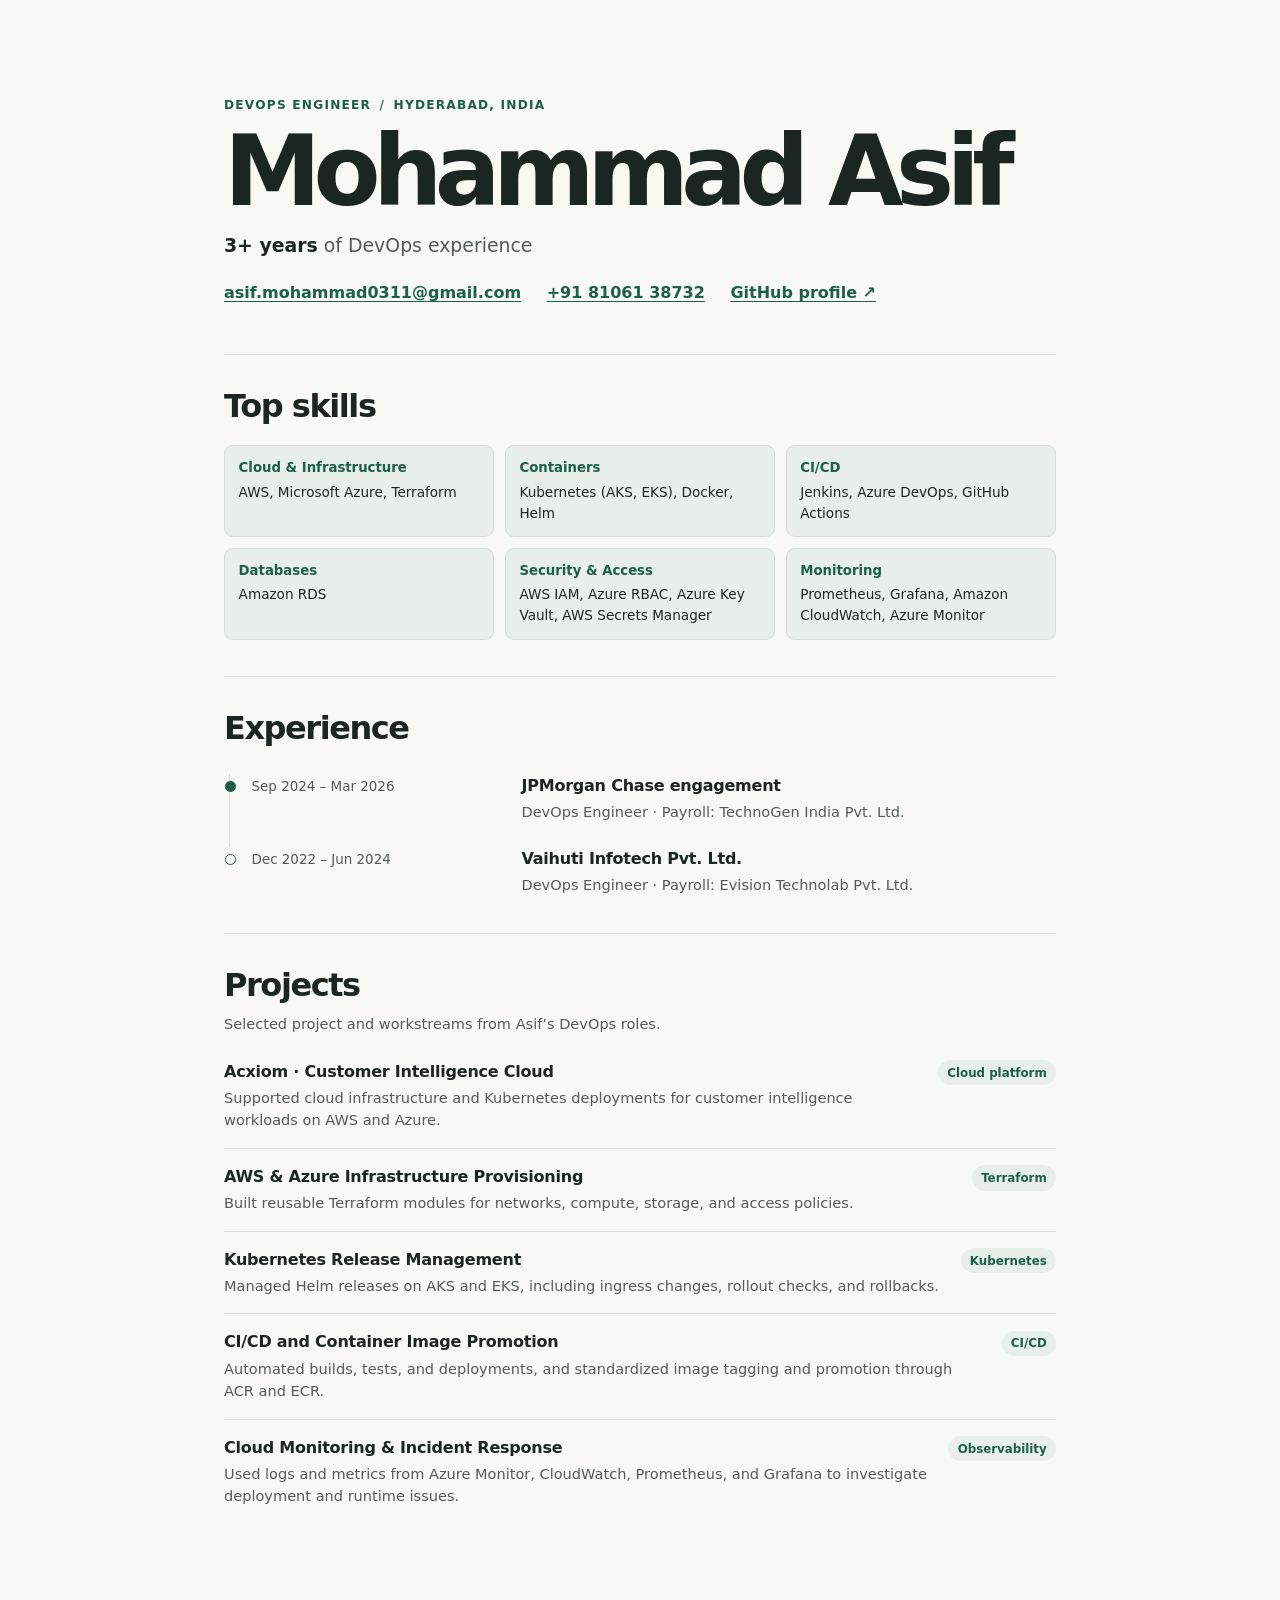
==== index.html @ 2029ee81 "Highlight technical skills and professional project work" ====
<!doctype html>
<html lang="en">
<head>
  <meta charset="utf-8">
  <meta name="viewport" content="width=device-width, initial-scale=1">
  <meta name="description" content="Mohammad Asif, DevOps Engineer in Hyderabad. Technical skills, work experience, projects, and contact details.">
  <meta name="theme-color" content="#f8f8f5">
  <title>Mohammad Asif · DevOps Engineer</title>
  <link rel="icon" href="icon.svg" type="image/svg+xml">
  <link rel="stylesheet" href="style.css">
</head>
<body>
  <main class="page">
    <header class="intro">
      <p class="kicker">DevOps Engineer <span aria-hidden="true">/</span> Hyderabad, India</p>
      <h1>Mohammad Asif</h1>
      <p class="tenure"><strong>3+ years</strong> of DevOps experience</p>
      <address class="contact" aria-label="Contact details">
        <a href="mailto:asif.mohammad0311@gmail.com">asif.mohammad0311@gmail.com</a>
        <a href="tel:+918106138732">+91 81061 38732</a>
        <a href="https://github.com/AsifMohammad0311">GitHub profile <span aria-hidden="true">↗</span></a>
      </address>
    </header>

    <section class="section" aria-labelledby="skills">
      <h2 id="skills">Top skills</h2>
      <dl class="skills">
        <div><dt>Cloud &amp; Infrastructure</dt><dd>AWS, Microsoft Azure, Terraform</dd></div>
        <div><dt>Containers</dt><dd>Kubernetes (AKS, EKS), Docker, Helm</dd></div>
        <div><dt>CI/CD</dt><dd>Jenkins, Azure DevOps, GitHub Actions</dd></div>
        <div><dt>Databases</dt><dd>Amazon RDS</dd></div>
        <div><dt>Security &amp; Access</dt><dd>AWS IAM, Azure RBAC, Azure Key Vault, AWS Secrets Manager</dd></div>
        <div><dt>Monitoring</dt><dd>Prometheus, Grafana, Amazon CloudWatch, Azure Monitor</dd></div>
      </dl>
    </section>

    <section class="section" aria-labelledby="experience">
      <h2 id="experience">Experience</h2>
      <ol class="timeline" aria-label="Employment history, most recent first">
        <li>
          <p class="date"><time datetime="2024-09">Sep 2024</time> – <time datetime="2026-03">Mar 2026</time></p>
          <div>
            <h3>JPMorgan Chase engagement</h3>
            <p class="detail">DevOps Engineer <span aria-hidden="true">·</span> Payroll: TechnoGen India Pvt. Ltd.</p>
          </div>
        </li>
        <li>
          <p class="date"><time datetime="2022-12">Dec 2022</time> – <time datetime="2024-06">Jun 2024</time></p>
          <div>
            <h3>Vaihuti Infotech Pvt. Ltd.</h3>
            <p class="detail">DevOps Engineer <span aria-hidden="true">·</span> Payroll: Evision Technolab Pvt. Ltd.</p>
          </div>
        </li>
      </ol>
    </section>

    <section class="section" aria-labelledby="projects">
      <h2 id="projects">Projects</h2>
      <p class="detail">Selected project and workstreams from Asif’s DevOps roles.</p>
      <ul class="projects">
        <li>
          <div><h3>Acxiom · Customer Intelligence Cloud</h3><p class="detail">Supported cloud infrastructure and Kubernetes deployments for customer intelligence workloads on AWS and Azure.</p></div>
          <span class="category">Cloud platform</span>
        </li>
        <li>
          <div><h3>AWS &amp; Azure Infrastructure Provisioning</h3><p class="detail">Built reusable Terraform modules for networks, compute, storage, and access policies.</p></div>
          <span class="category">Terraform</span>
        </li>
        <li>
          <div><h3>Kubernetes Release Management</h3><p class="detail">Managed Helm releases on AKS and EKS, including ingress changes, rollout checks, and rollbacks.</p></div>
          <span class="category">Kubernetes</span>
        </li>
        <li>
          <div><h3>CI/CD and Container Image Promotion</h3><p class="detail">Automated builds, tests, and deployments, and standardized image tagging and promotion through ACR and ECR.</p></div>
          <span class="category">CI/CD</span>
        </li>
        <li>
          <div><h3>Cloud Monitoring &amp; Incident Response</h3><p class="detail">Used logs and metrics from Azure Monitor, CloudWatch, Prometheus, and Grafana to investigate deployment and runtime issues.</p></div>
          <span class="category">Observability</span>
        </li>
      </ul>
    </section>
  </main>
</body>
</html>
---- style.css ----
:root {
  color-scheme: light;
  --paper: #f8f8f5;
  --ink: #1b2521;
  --muted: #505c55;
  --accent: #1c604a;
  --line: #d6ddd7;
  --tint: #e8efe9;
  font: 100%/1.55 system-ui, -apple-system, "Segoe UI", sans-serif;
}
* { box-sizing: border-box; }
body { margin: 0; background: var(--paper); color: var(--ink); }
.page {
  width: min(52rem, calc(100% - 3rem));
  margin-inline: auto;
  padding-block: clamp(3rem, 8vw, 6rem) clamp(3.5rem, 7vw, 5.5rem);
}
h1, h2, h3, p { margin: 0; }
a { color: var(--accent); text-underline-offset: .2em; }
a:hover { text-decoration-thickness: .12em; }
a:focus-visible { outline: 2px solid var(--accent); outline-offset: 4px; border-radius: 2px; }
.intro { padding-bottom: clamp(2rem, 5vw, 3rem); }
.kicker {
  color: var(--accent);
  font-size: .76rem;
  font-weight: 700;
  letter-spacing: .1em;
  text-transform: uppercase;
}
.kicker span { color: var(--muted); padding-inline: .18rem; }
h1 {
  margin-block: .45rem .6rem;
  font-size: clamp(2.85rem, 8.3vw, 6.1rem);
  font-weight: 760;
  letter-spacing: -.078em;
  line-height: 1.02;
}
.tenure { color: var(--muted); font-size: clamp(1rem, 2.4vw, 1.18rem); }
.tenure strong { color: var(--ink); }
.contact {
  display: flex;
  flex-wrap: wrap;
  align-items: baseline;
  gap: .65rem 1.6rem;
  margin-top: 1.3rem;
  font-style: normal;
  font-weight: 580;
}
.contact a { overflow-wrap: anywhere; }
.section { border-top: 1px solid var(--line); padding-top: 1.7rem; }
.section + .section { margin-top: 2.25rem; }
h2 { font-size: clamp(1.5rem, 3vw, 2rem); font-weight: 730; letter-spacing: -.045em; }
h3 { font-size: 1rem; font-weight: 680; letter-spacing: -.014em; }
.detail { margin-top: .15rem; color: var(--muted); font-size: .91rem; }
.skills {
  display: grid;
  grid-template-columns: repeat(3, minmax(0, 1fr));
  gap: .65rem;
  margin: .85rem 0 0;
}
.skills div {
  padding: .75rem .85rem;
  border: 1px solid var(--line);
  border-radius: .55rem;
  background: var(--tint);
}
.skills dt { color: var(--accent); font-size: .83rem; font-weight: 700; }
.skills dd { margin: .2rem 0 0; color: var(--ink); font-size: .85rem; }
.timeline {
  list-style: none;
  padding: 0;
  margin: 1.3rem 0 0 .31rem;
}
.timeline li {
  position: relative;
  display: grid;
  grid-template-columns: minmax(10.5rem, .95fr) minmax(0, 2fr);
  align-items: baseline;
  gap: .25rem 1rem;
  padding: 0 0 1.45rem 1.35rem;
  border-left: 1px solid var(--line);
}
.timeline li:last-child { padding-bottom: 0; border-left-color: transparent; }
.timeline li::before {
  content: "";
  position: absolute;
  top: .43rem;
  left: -.315rem;
  width: .55rem;
  height: .55rem;
  border: 1px solid var(--accent);
  border-radius: 50%;
  background: var(--paper);
}
.timeline li:first-child::before { background: var(--accent); }
.date { color: var(--muted); font-size: .84rem; font-variant-numeric: tabular-nums; }
.projects { margin: .5rem 0 0; padding: 0; list-style: none; }
.projects li {
  display: flex;
  justify-content: space-between;
  align-items: baseline;
  gap: .55rem 1.25rem;
  padding-block: 1rem;
}
.projects li + li { border-top: 1px solid var(--line); }
.category {
  flex: none;
  color: var(--accent);
  background: var(--tint);
  border-radius: 999px;
  padding: .21rem .58rem;
  font-size: .74rem;
  font-weight: 650;
}
@media (max-width: 37rem) {
  .page { width: calc(100% - 2rem); }
  .skills { grid-template-columns: repeat(2, minmax(0, 1fr)); }
  .timeline li { grid-template-columns: 1fr; }
  .contact { gap: .55rem 1.1rem; }
}
@media (max-width: 26rem) {
  .projects li { flex-wrap: wrap; }
}
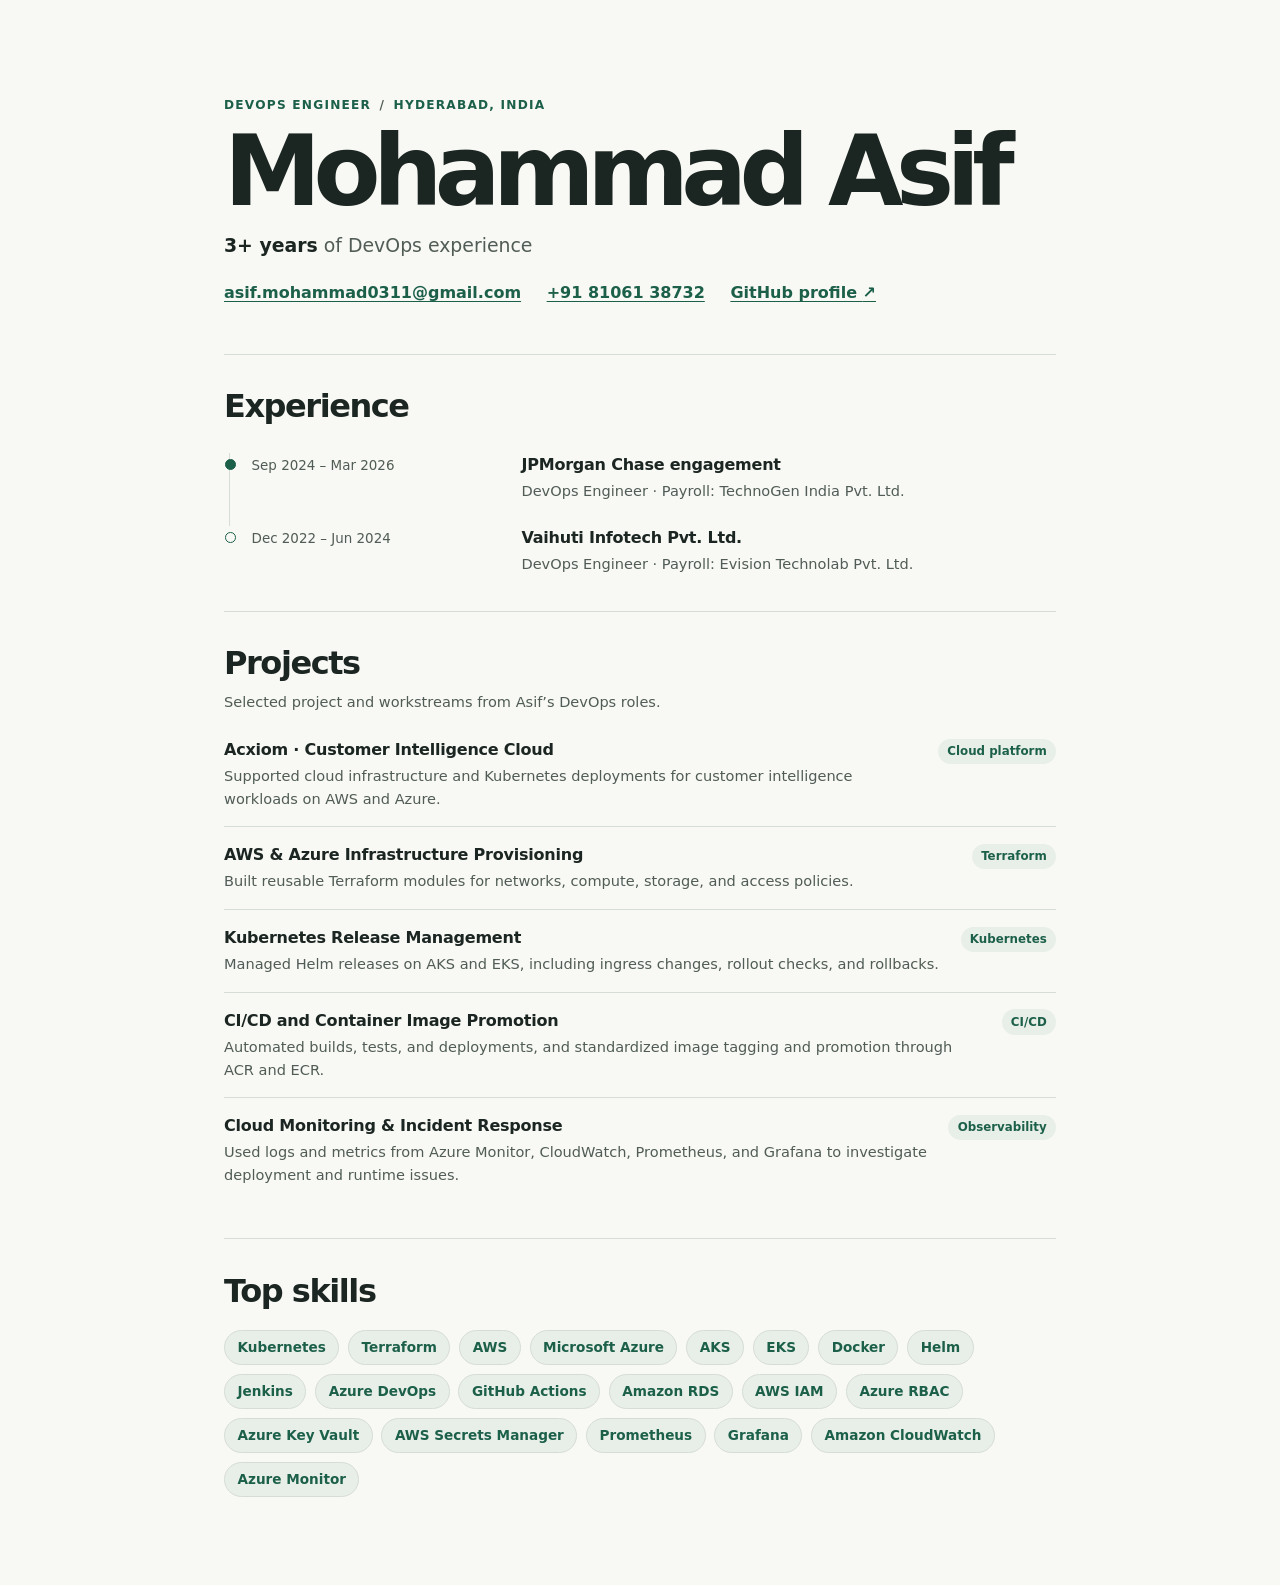
==== commit 585a97a3: "Move skills below projects and display as badges" ====
--- a/index.html
+++ b/index.html
@@ -21,18 +21,6 @@
         <a href="https://github.com/AsifMohammad0311">GitHub profile <span aria-hidden="true">↗</span></a>
       </address>
     </header>
-
-    <section class="section" aria-labelledby="skills">
-      <h2 id="skills">Top skills</h2>
-      <dl class="skills">
-        <div><dt>Cloud &amp; Infrastructure</dt><dd>AWS, Microsoft Azure, Terraform</dd></div>
-        <div><dt>Containers</dt><dd>Kubernetes (AKS, EKS), Docker, Helm</dd></div>
-        <div><dt>CI/CD</dt><dd>Jenkins, Azure DevOps, GitHub Actions</dd></div>
-        <div><dt>Databases</dt><dd>Amazon RDS</dd></div>
-        <div><dt>Security &amp; Access</dt><dd>AWS IAM, Azure RBAC, Azure Key Vault, AWS Secrets Manager</dd></div>
-        <div><dt>Monitoring</dt><dd>Prometheus, Grafana, Amazon CloudWatch, Azure Monitor</dd></div>
-      </dl>
-    </section>
 
     <section class="section" aria-labelledby="experience">
       <h2 id="experience">Experience</h2>
@@ -80,6 +68,31 @@
         </li>
       </ul>
     </section>
+    <section class="section" aria-labelledby="skills">
+      <h2 id="skills">Top skills</h2>
+      <ul class="skills" role="list">
+        <li>Kubernetes</li>
+        <li>Terraform</li>
+        <li>AWS</li>
+        <li>Microsoft Azure</li>
+        <li>AKS</li>
+        <li>EKS</li>
+        <li>Docker</li>
+        <li>Helm</li>
+        <li>Jenkins</li>
+        <li>Azure DevOps</li>
+        <li>GitHub Actions</li>
+        <li>Amazon RDS</li>
+        <li>AWS IAM</li>
+        <li>Azure RBAC</li>
+        <li>Azure Key Vault</li>
+        <li>AWS Secrets Manager</li>
+        <li>Prometheus</li>
+        <li>Grafana</li>
+        <li>Amazon CloudWatch</li>
+        <li>Azure Monitor</li>
+      </ul>
+    </section>
   </main>
 </body>
 </html>
--- a/style.css
+++ b/style.css
@@ -53,19 +53,24 @@
 h3 { font-size: 1rem; font-weight: 680; letter-spacing: -.014em; }
 .detail { margin-top: .15rem; color: var(--muted); font-size: .91rem; }
 .skills {
-  display: grid;
-  grid-template-columns: repeat(3, minmax(0, 1fr));
-  gap: .65rem;
+  display: flex;
+  flex-wrap: wrap;
+  gap: .55rem;
   margin: .85rem 0 0;
+  padding: 0;
+  list-style: none;
 }
-.skills div {
-  padding: .75rem .85rem;
+.skills li {
+  max-width: 100%;
+  padding: .38rem .78rem;
   border: 1px solid var(--line);
-  border-radius: .55rem;
+  border-radius: 999px;
   background: var(--tint);
+  color: var(--accent);
+  font-size: .85rem;
+  font-weight: 650;
+  overflow-wrap: anywhere;
 }
-.skills dt { color: var(--accent); font-size: .83rem; font-weight: 700; }
-.skills dd { margin: .2rem 0 0; color: var(--ink); font-size: .85rem; }
 .timeline {
   list-style: none;
   padding: 0;
@@ -114,7 +119,6 @@
 }
 @media (max-width: 37rem) {
   .page { width: calc(100% - 2rem); }
-  .skills { grid-template-columns: repeat(2, minmax(0, 1fr)); }
   .timeline li { grid-template-columns: 1fr; }
   .contact { gap: .55rem 1.1rem; }
 }
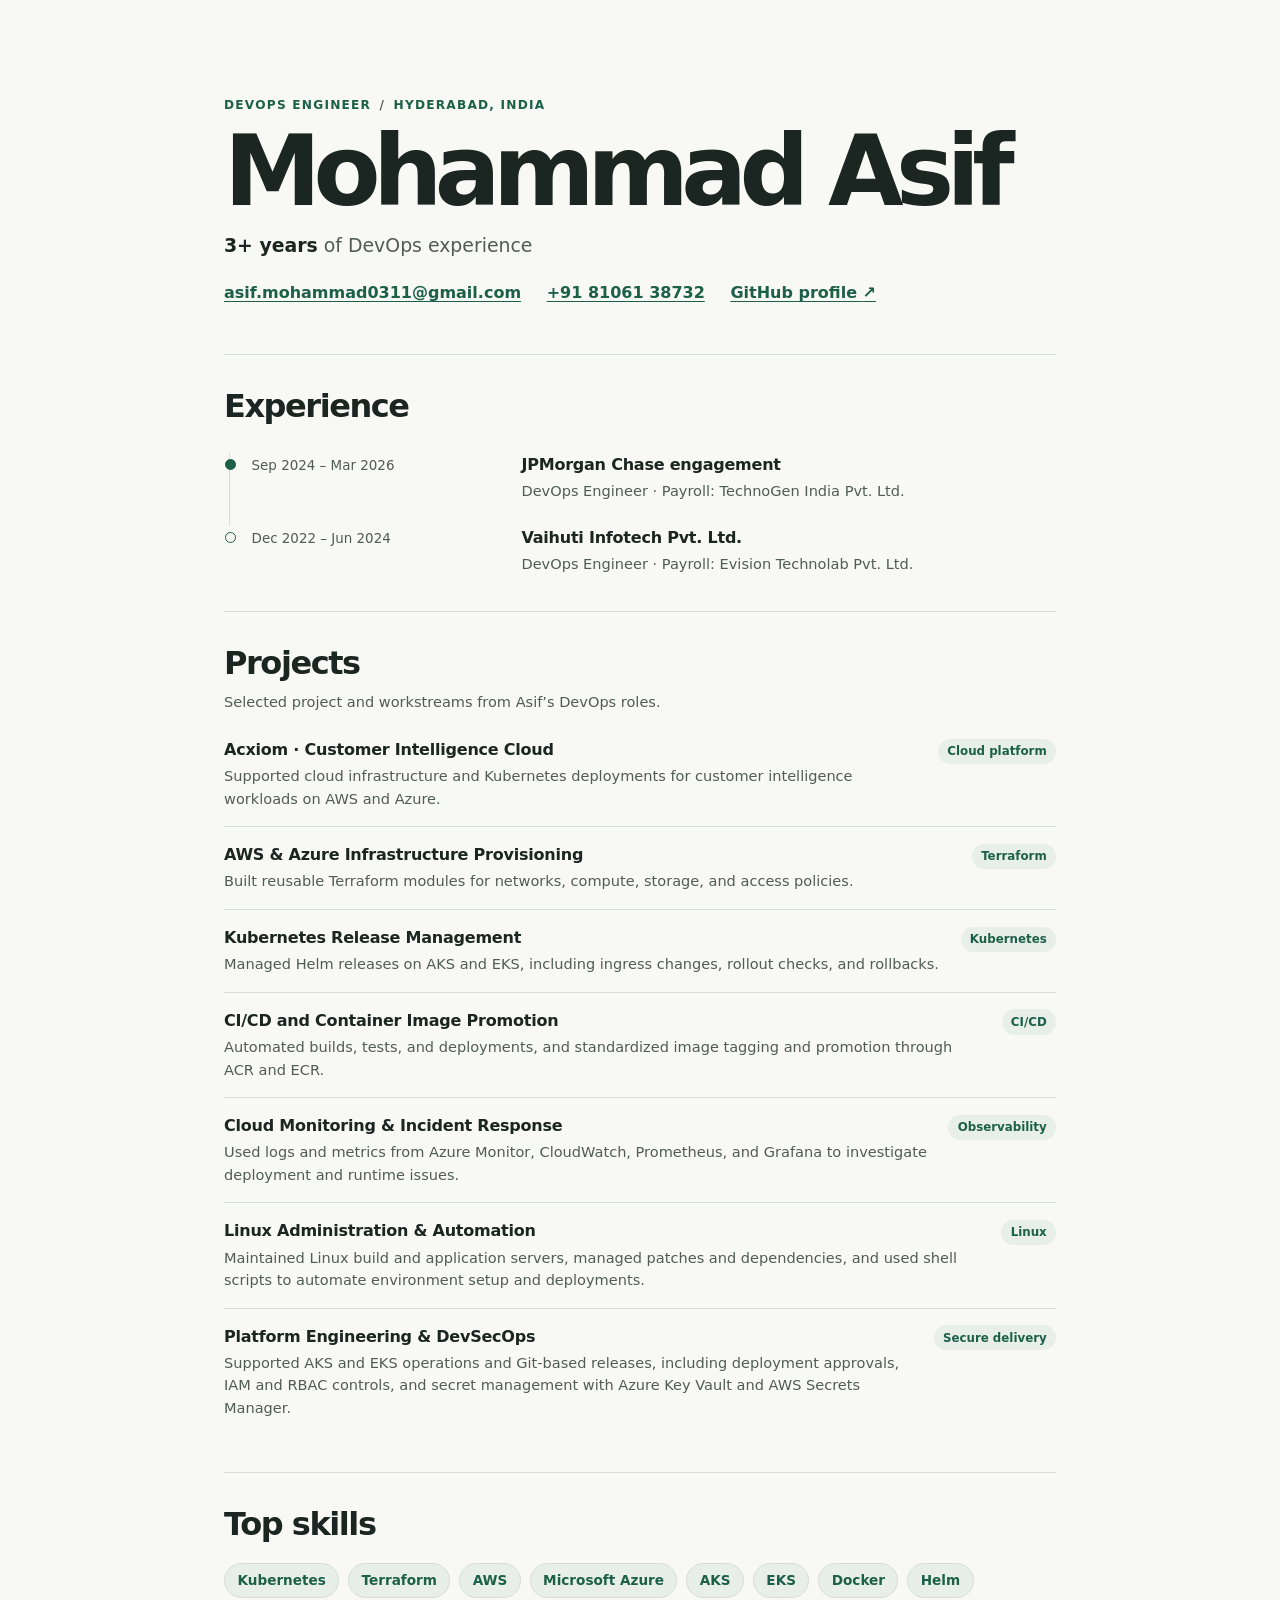
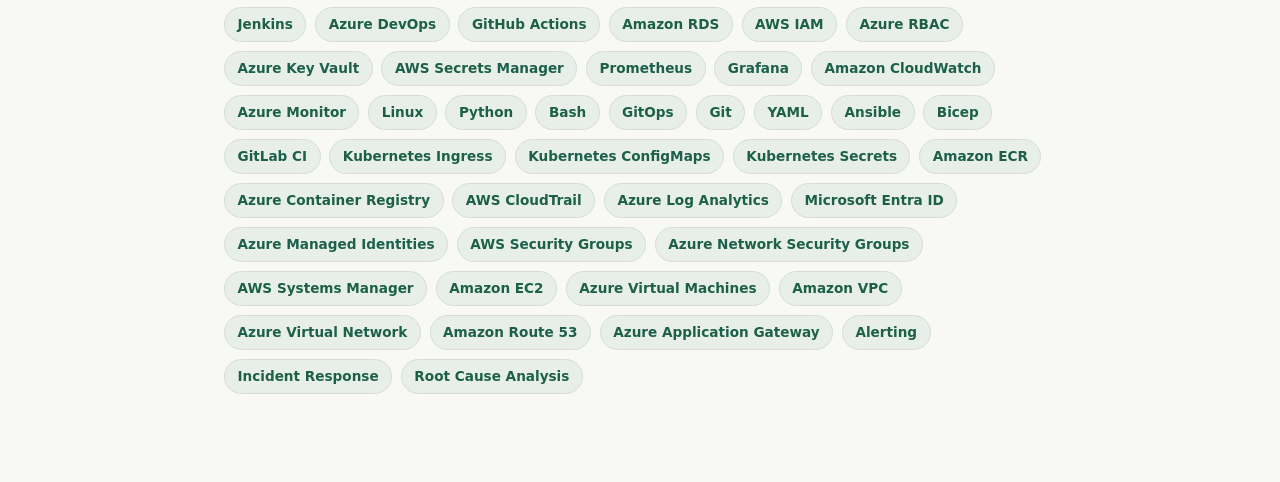
==== commit a9345d9f: "Add Linux and secure platform workstreams and more skills" ====
--- a/index.html
+++ b/index.html
@@ -7,7 +7,7 @@
   <meta name="theme-color" content="#f8f8f5">
   <title>Mohammad Asif · DevOps Engineer</title>
   <link rel="icon" href="icon.svg" type="image/svg+xml">
-  <link rel="stylesheet" href="style.css">
+  <link rel="stylesheet" href="style.css?v=skill-badges">
 </head>
 <body>
   <main class="page">
@@ -66,6 +66,14 @@
           <div><h3>Cloud Monitoring &amp; Incident Response</h3><p class="detail">Used logs and metrics from Azure Monitor, CloudWatch, Prometheus, and Grafana to investigate deployment and runtime issues.</p></div>
           <span class="category">Observability</span>
         </li>
+        <li>
+          <div><h3>Linux Administration &amp; Automation</h3><p class="detail">Maintained Linux build and application servers, managed patches and dependencies, and used shell scripts to automate environment setup and deployments.</p></div>
+          <span class="category">Linux</span>
+        </li>
+        <li>
+          <div><h3>Platform Engineering &amp; DevSecOps</h3><p class="detail">Supported AKS and EKS operations and Git-based releases, including deployment approvals, IAM and RBAC controls, and secret management with Azure Key Vault and AWS Secrets Manager.</p></div>
+          <span class="category">Secure delivery</span>
+        </li>
       </ul>
     </section>
     <section class="section" aria-labelledby="skills">
@@ -91,6 +99,36 @@
         <li>Grafana</li>
         <li>Amazon CloudWatch</li>
         <li>Azure Monitor</li>
+        <li>Linux</li>
+        <li>Python</li>
+        <li>Bash</li>
+        <li>GitOps</li>
+        <li>Git</li>
+        <li>YAML</li>
+        <li>Ansible</li>
+        <li>Bicep</li>
+        <li>GitLab CI</li>
+        <li>Kubernetes Ingress</li>
+        <li>Kubernetes ConfigMaps</li>
+        <li>Kubernetes Secrets</li>
+        <li>Amazon ECR</li>
+        <li>Azure Container Registry</li>
+        <li>AWS CloudTrail</li>
+        <li>Azure Log Analytics</li>
+        <li>Microsoft Entra ID</li>
+        <li>Azure Managed Identities</li>
+        <li>AWS Security Groups</li>
+        <li>Azure Network Security Groups</li>
+        <li>AWS Systems Manager</li>
+        <li>Amazon EC2</li>
+        <li>Azure Virtual Machines</li>
+        <li>Amazon VPC</li>
+        <li>Azure Virtual Network</li>
+        <li>Amazon Route 53</li>
+        <li>Azure Application Gateway</li>
+        <li>Alerting</li>
+        <li>Incident Response</li>
+        <li>Root Cause Analysis</li>
       </ul>
     </section>
   </main>
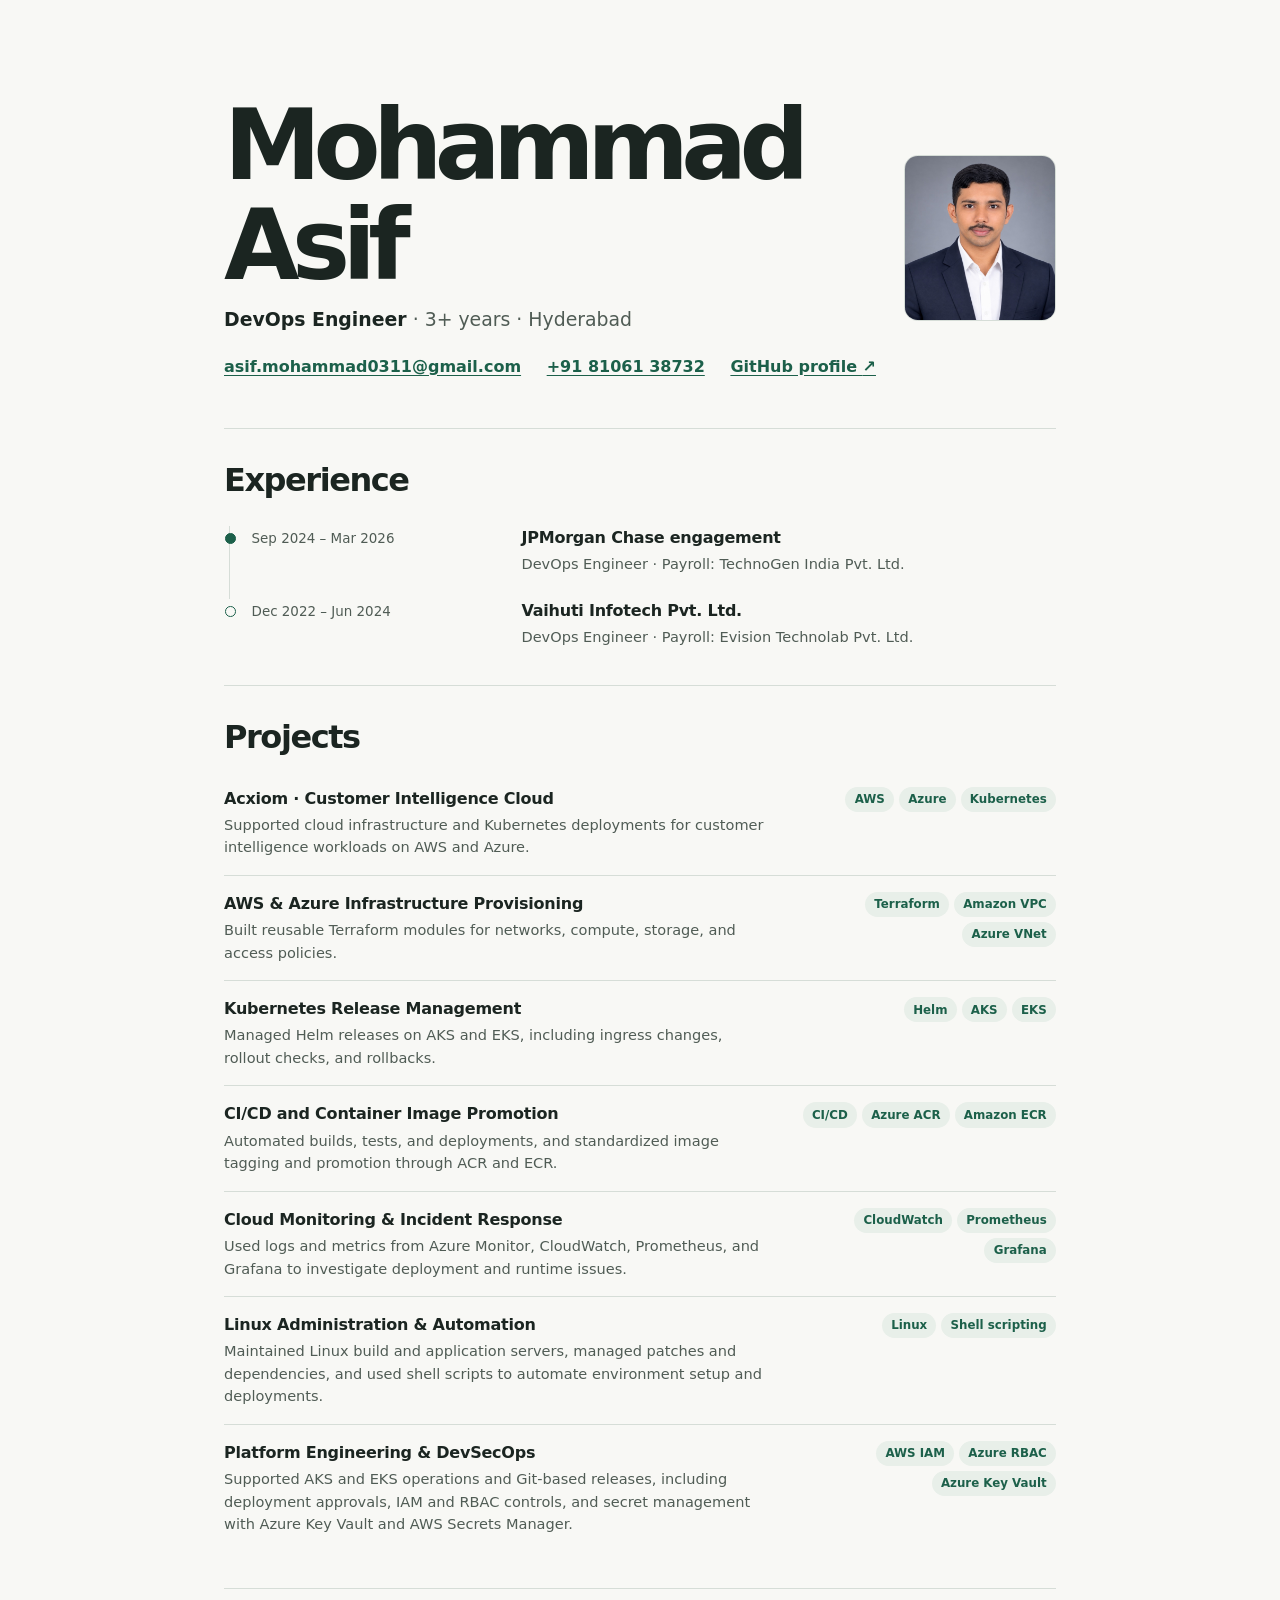
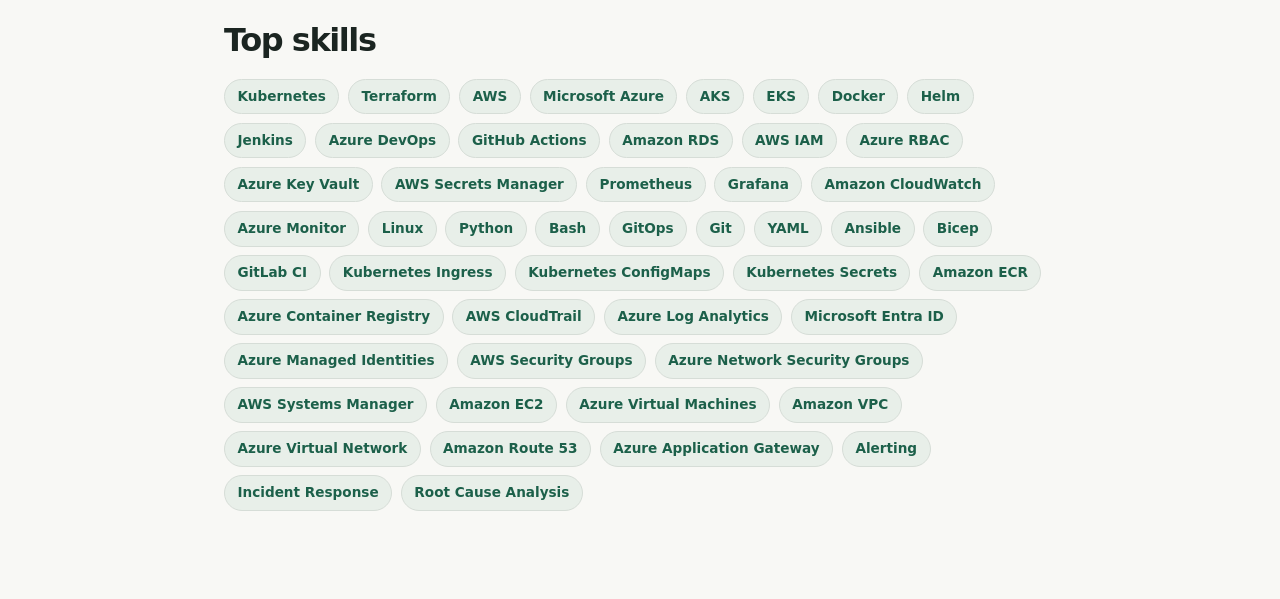
==== commit 7cc97e1a: "Add profile portrait and project skill labels" ====
--- a/index.html
+++ b/index.html
@@ -7,19 +7,21 @@
   <meta name="theme-color" content="#f8f8f5">
   <title>Mohammad Asif · DevOps Engineer</title>
   <link rel="icon" href="icon.svg" type="image/svg+xml">
-  <link rel="stylesheet" href="style.css?v=skill-badges">
+  <link rel="stylesheet" href="style.css?v=profile-photo">
 </head>
 <body>
   <main class="page">
     <header class="intro">
-      <p class="kicker">DevOps Engineer <span aria-hidden="true">/</span> Hyderabad, India</p>
-      <h1>Mohammad Asif</h1>
-      <p class="tenure"><strong>3+ years</strong> of DevOps experience</p>
-      <address class="contact" aria-label="Contact details">
-        <a href="mailto:asif.mohammad0311@gmail.com">asif.mohammad0311@gmail.com</a>
-        <a href="tel:+918106138732">+91 81061 38732</a>
-        <a href="https://github.com/AsifMohammad0311">GitHub profile <span aria-hidden="true">↗</span></a>
-      </address>
+      <img class="portrait" src="asif-portrait.jpg" alt="Portrait of Mohammad Asif" width="566" height="620">
+      <div class="intro-copy">
+        <h1>Mohammad Asif</h1>
+        <p class="tenure"><strong>DevOps Engineer</strong> · 3+ years · Hyderabad</p>
+        <address class="contact" aria-label="Contact details">
+          <a href="mailto:asif.mohammad0311@gmail.com">asif.mohammad0311@gmail.com</a>
+          <a href="tel:+918106138732">+91 81061 38732</a>
+          <a href="https://github.com/AsifMohammad0311">GitHub profile <span aria-hidden="true">↗</span></a>
+        </address>
+      </div>
     </header>
 
     <section class="section" aria-labelledby="experience">
@@ -44,35 +46,34 @@
 
     <section class="section" aria-labelledby="projects">
       <h2 id="projects">Projects</h2>
-      <p class="detail">Selected project and workstreams from Asif’s DevOps roles.</p>
       <ul class="projects">
         <li>
           <div><h3>Acxiom · Customer Intelligence Cloud</h3><p class="detail">Supported cloud infrastructure and Kubernetes deployments for customer intelligence workloads on AWS and Azure.</p></div>
-          <span class="category">Cloud platform</span>
+          <ul class="project-tags" role="list" aria-label="Project skills"><li>AWS</li><li>Azure</li><li>Kubernetes</li></ul>
         </li>
         <li>
           <div><h3>AWS &amp; Azure Infrastructure Provisioning</h3><p class="detail">Built reusable Terraform modules for networks, compute, storage, and access policies.</p></div>
-          <span class="category">Terraform</span>
+          <ul class="project-tags" role="list" aria-label="Project skills"><li>Terraform</li><li>Amazon VPC</li><li>Azure VNet</li></ul>
         </li>
         <li>
           <div><h3>Kubernetes Release Management</h3><p class="detail">Managed Helm releases on AKS and EKS, including ingress changes, rollout checks, and rollbacks.</p></div>
-          <span class="category">Kubernetes</span>
+          <ul class="project-tags" role="list" aria-label="Project skills"><li>Helm</li><li>AKS</li><li>EKS</li></ul>
         </li>
         <li>
           <div><h3>CI/CD and Container Image Promotion</h3><p class="detail">Automated builds, tests, and deployments, and standardized image tagging and promotion through ACR and ECR.</p></div>
-          <span class="category">CI/CD</span>
+          <ul class="project-tags" role="list" aria-label="Project skills"><li>CI/CD</li><li>Azure ACR</li><li>Amazon ECR</li></ul>
         </li>
         <li>
           <div><h3>Cloud Monitoring &amp; Incident Response</h3><p class="detail">Used logs and metrics from Azure Monitor, CloudWatch, Prometheus, and Grafana to investigate deployment and runtime issues.</p></div>
-          <span class="category">Observability</span>
+          <ul class="project-tags" role="list" aria-label="Project skills"><li>CloudWatch</li><li>Prometheus</li><li>Grafana</li></ul>
         </li>
         <li>
           <div><h3>Linux Administration &amp; Automation</h3><p class="detail">Maintained Linux build and application servers, managed patches and dependencies, and used shell scripts to automate environment setup and deployments.</p></div>
-          <span class="category">Linux</span>
+          <ul class="project-tags" role="list" aria-label="Project skills"><li>Linux</li><li>Shell scripting</li></ul>
         </li>
         <li>
           <div><h3>Platform Engineering &amp; DevSecOps</h3><p class="detail">Supported AKS and EKS operations and Git-based releases, including deployment approvals, IAM and RBAC controls, and secret management with Azure Key Vault and AWS Secrets Manager.</p></div>
-          <span class="category">Secure delivery</span>
+          <ul class="project-tags" role="list" aria-label="Project skills"><li>AWS IAM</li><li>Azure RBAC</li><li>Azure Key Vault</li></ul>
         </li>
       </ul>
     </section>
--- a/style.css
+++ b/style.css
@@ -19,23 +19,30 @@
 a { color: var(--accent); text-underline-offset: .2em; }
 a:hover { text-decoration-thickness: .12em; }
 a:focus-visible { outline: 2px solid var(--accent); outline-offset: 4px; border-radius: 2px; }
-.intro { padding-bottom: clamp(2rem, 5vw, 3rem); }
-.kicker {
-  color: var(--accent);
-  font-size: .76rem;
-  font-weight: 700;
-  letter-spacing: .1em;
-  text-transform: uppercase;
+.intro {
+  display: grid;
+  grid-template-columns: minmax(0, 1fr) clamp(7.5rem, 13vw, 9.5rem);
+  gap: 1.25rem;
+  align-items: center;
+  padding-bottom: clamp(2rem, 5vw, 3rem);
 }
-.kicker span { color: var(--muted); padding-inline: .18rem; }
+.intro-copy { grid-area: 1 / 1; }
+.portrait {
+  grid-area: 1 / 2;
+  display: block;
+  width: 100%;
+  height: auto;
+  border-radius: .85rem;
+  border: 1px solid var(--line);
+}
 h1 {
-  margin-block: .45rem .6rem;
+  margin-bottom: .6rem;
   font-size: clamp(2.85rem, 8.3vw, 6.1rem);
   font-weight: 760;
   letter-spacing: -.078em;
   line-height: 1.02;
 }
-.tenure { color: var(--muted); font-size: clamp(1rem, 2.4vw, 1.18rem); }
+.tenure { color: var(--muted); font-size: clamp(.78rem, 3.5vw, 1.18rem); }
 .tenure strong { color: var(--ink); }
 .contact {
   display: flex;
@@ -100,16 +107,24 @@
 .timeline li:first-child::before { background: var(--accent); }
 .date { color: var(--muted); font-size: .84rem; font-variant-numeric: tabular-nums; }
 .projects { margin: .5rem 0 0; padding: 0; list-style: none; }
-.projects li {
-  display: flex;
-  justify-content: space-between;
-  align-items: baseline;
+.projects > li {
+  display: grid;
+  grid-template-columns: minmax(0, 1fr) minmax(0, 16.5rem);
+  align-items: start;
   gap: .55rem 1.25rem;
   padding-block: 1rem;
 }
-.projects li + li { border-top: 1px solid var(--line); }
-.category {
-  flex: none;
+.projects > li + li { border-top: 1px solid var(--line); }
+.project-tags {
+  display: flex;
+  flex-wrap: wrap;
+  justify-content: flex-end;
+  gap: .3rem;
+  margin: 0;
+  padding: 0;
+  list-style: none;
+}
+.project-tags li {
   color: var(--accent);
   background: var(--tint);
   border-radius: 999px;
@@ -119,9 +134,11 @@
 }
 @media (max-width: 37rem) {
   .page { width: calc(100% - 2rem); }
+  .intro { grid-template-columns: minmax(0, 1fr); }
+  .intro-copy, .portrait { grid-area: auto; }
+  .portrait { width: 5.75rem; }
   .timeline li { grid-template-columns: 1fr; }
   .contact { gap: .55rem 1.1rem; }
+  .projects > li { grid-template-columns: minmax(0, 1fr); }
+  .project-tags { justify-content: flex-start; }
 }
-@media (max-width: 26rem) {
-  .projects li { flex-wrap: wrap; }
-}
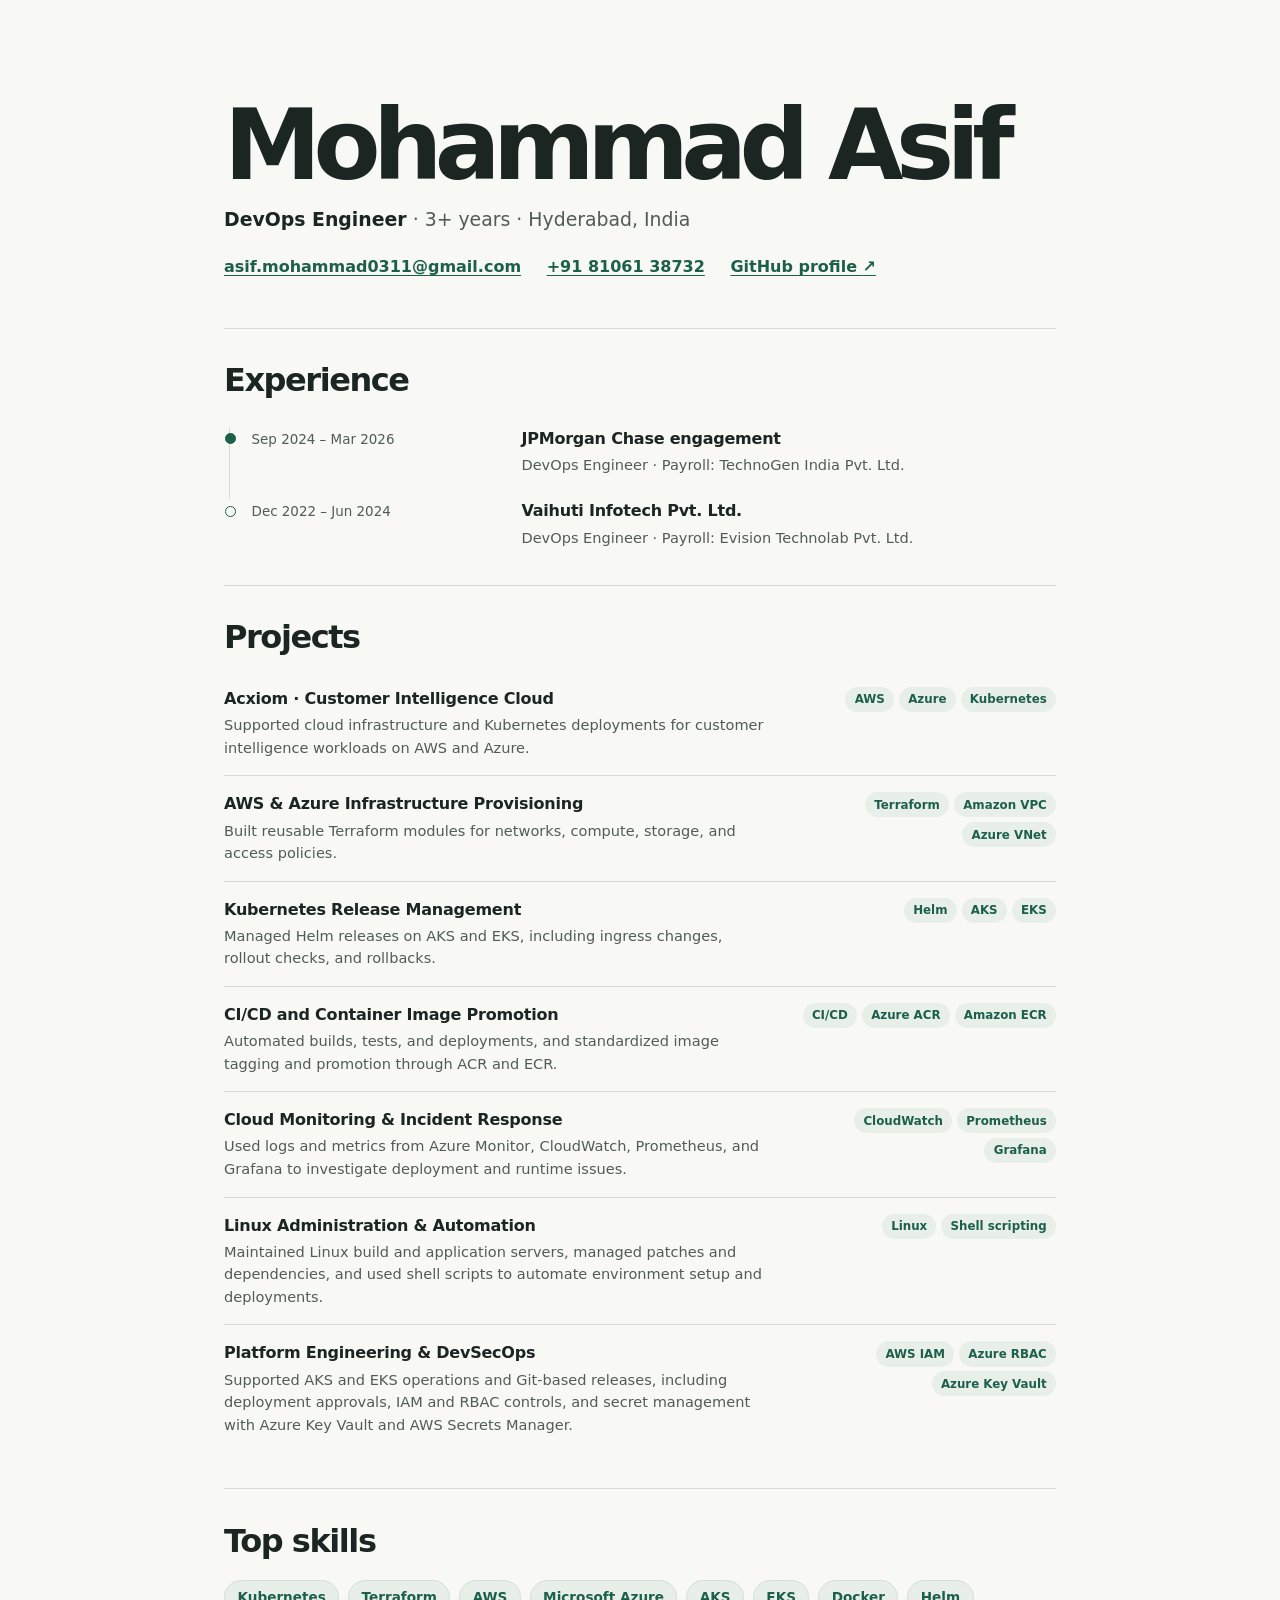
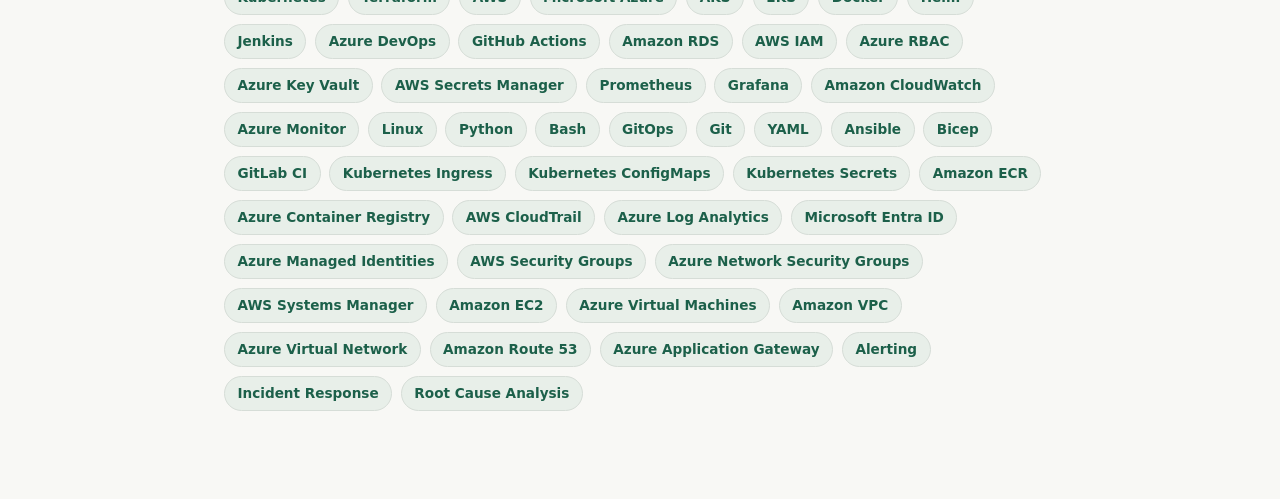
==== commit a685e65a: "Add project skill labels and combine profile details" ====
--- a/index.html
+++ b/index.html
@@ -7,21 +7,18 @@
   <meta name="theme-color" content="#f8f8f5">
   <title>Mohammad Asif · DevOps Engineer</title>
   <link rel="icon" href="icon.svg" type="image/svg+xml">
-  <link rel="stylesheet" href="style.css?v=profile-photo">
+  <link rel="stylesheet" href="style.css?v=project-skills">
 </head>
 <body>
   <main class="page">
     <header class="intro">
-      <img class="portrait" src="asif-portrait.jpg" alt="Portrait of Mohammad Asif" width="566" height="620">
-      <div class="intro-copy">
-        <h1>Mohammad Asif</h1>
-        <p class="tenure"><strong>DevOps Engineer</strong> · 3+ years · Hyderabad</p>
-        <address class="contact" aria-label="Contact details">
-          <a href="mailto:asif.mohammad0311@gmail.com">asif.mohammad0311@gmail.com</a>
-          <a href="tel:+918106138732">+91 81061 38732</a>
-          <a href="https://github.com/AsifMohammad0311">GitHub profile <span aria-hidden="true">↗</span></a>
-        </address>
-      </div>
+      <h1>Mohammad Asif</h1>
+      <p class="tenure"><strong>DevOps Engineer</strong> · 3+ years · Hyderabad, India</p>
+      <address class="contact" aria-label="Contact details">
+        <a href="mailto:asif.mohammad0311@gmail.com">asif.mohammad0311@gmail.com</a>
+        <a href="tel:+918106138732">+91 81061 38732</a>
+        <a href="https://github.com/AsifMohammad0311">GitHub profile <span aria-hidden="true">↗</span></a>
+      </address>
     </header>
 
     <section class="section" aria-labelledby="experience">
--- a/style.css
+++ b/style.css
@@ -19,22 +19,7 @@
 a { color: var(--accent); text-underline-offset: .2em; }
 a:hover { text-decoration-thickness: .12em; }
 a:focus-visible { outline: 2px solid var(--accent); outline-offset: 4px; border-radius: 2px; }
-.intro {
-  display: grid;
-  grid-template-columns: minmax(0, 1fr) clamp(7.5rem, 13vw, 9.5rem);
-  gap: 1.25rem;
-  align-items: center;
-  padding-bottom: clamp(2rem, 5vw, 3rem);
-}
-.intro-copy { grid-area: 1 / 1; }
-.portrait {
-  grid-area: 1 / 2;
-  display: block;
-  width: 100%;
-  height: auto;
-  border-radius: .85rem;
-  border: 1px solid var(--line);
-}
+.intro { padding-bottom: clamp(2rem, 5vw, 3rem); }
 h1 {
   margin-bottom: .6rem;
   font-size: clamp(2.85rem, 8.3vw, 6.1rem);
@@ -134,9 +119,6 @@
 }
 @media (max-width: 37rem) {
   .page { width: calc(100% - 2rem); }
-  .intro { grid-template-columns: minmax(0, 1fr); }
-  .intro-copy, .portrait { grid-area: auto; }
-  .portrait { width: 5.75rem; }
   .timeline li { grid-template-columns: 1fr; }
   .contact { gap: .55rem 1.1rem; }
   .projects > li { grid-template-columns: minmax(0, 1fr); }
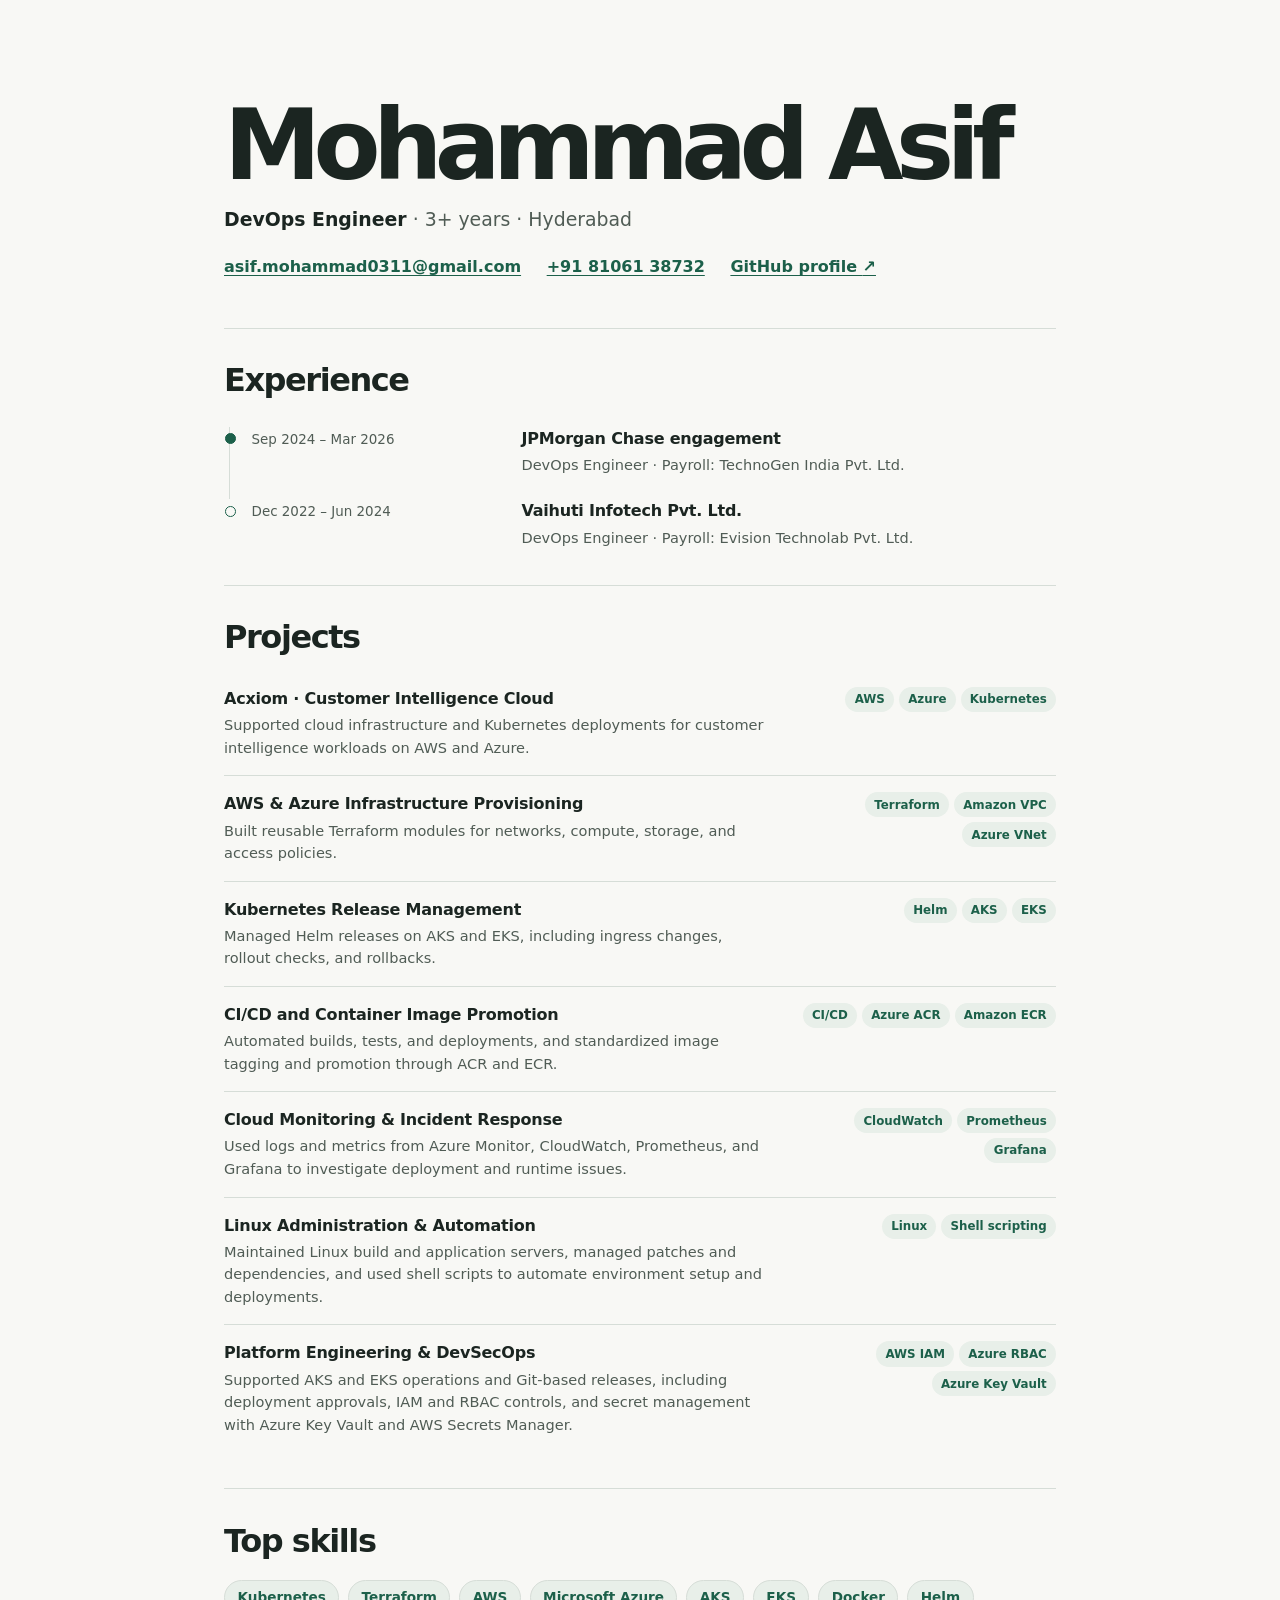
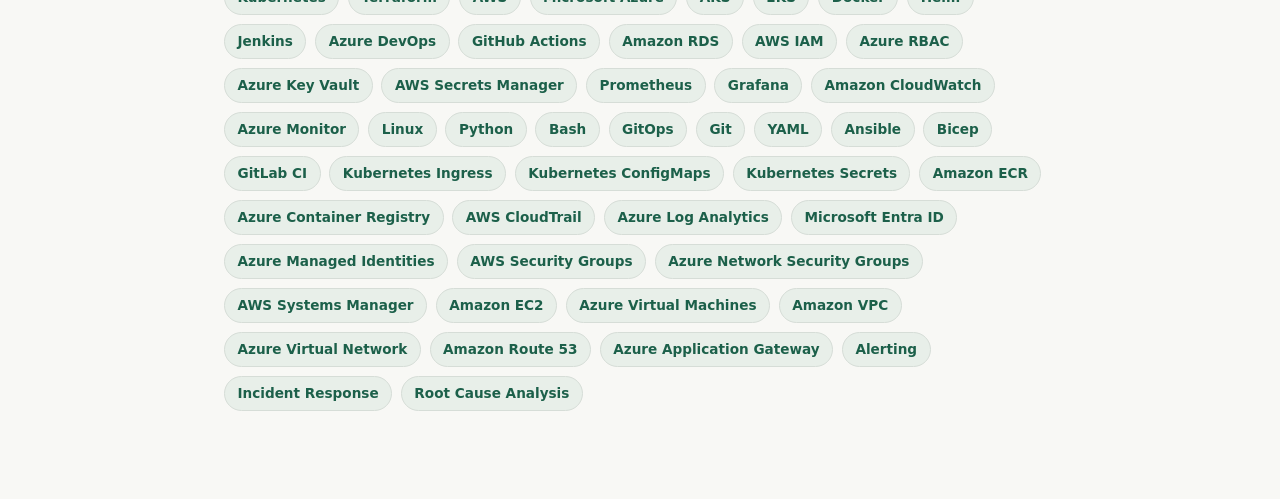
==== commit 60f07d61: "Add project skill labels and combine profile details" ====
--- a/index.html
+++ b/index.html
@@ -13,7 +13,7 @@
   <main class="page">
     <header class="intro">
       <h1>Mohammad Asif</h1>
-      <p class="tenure"><strong>DevOps Engineer</strong> · 3+ years · Hyderabad, India</p>
+      <p class="tenure"><strong>DevOps Engineer</strong> · 3+ years · Hyderabad</p>
       <address class="contact" aria-label="Contact details">
         <a href="mailto:asif.mohammad0311@gmail.com">asif.mohammad0311@gmail.com</a>
         <a href="tel:+918106138732">+91 81061 38732</a>
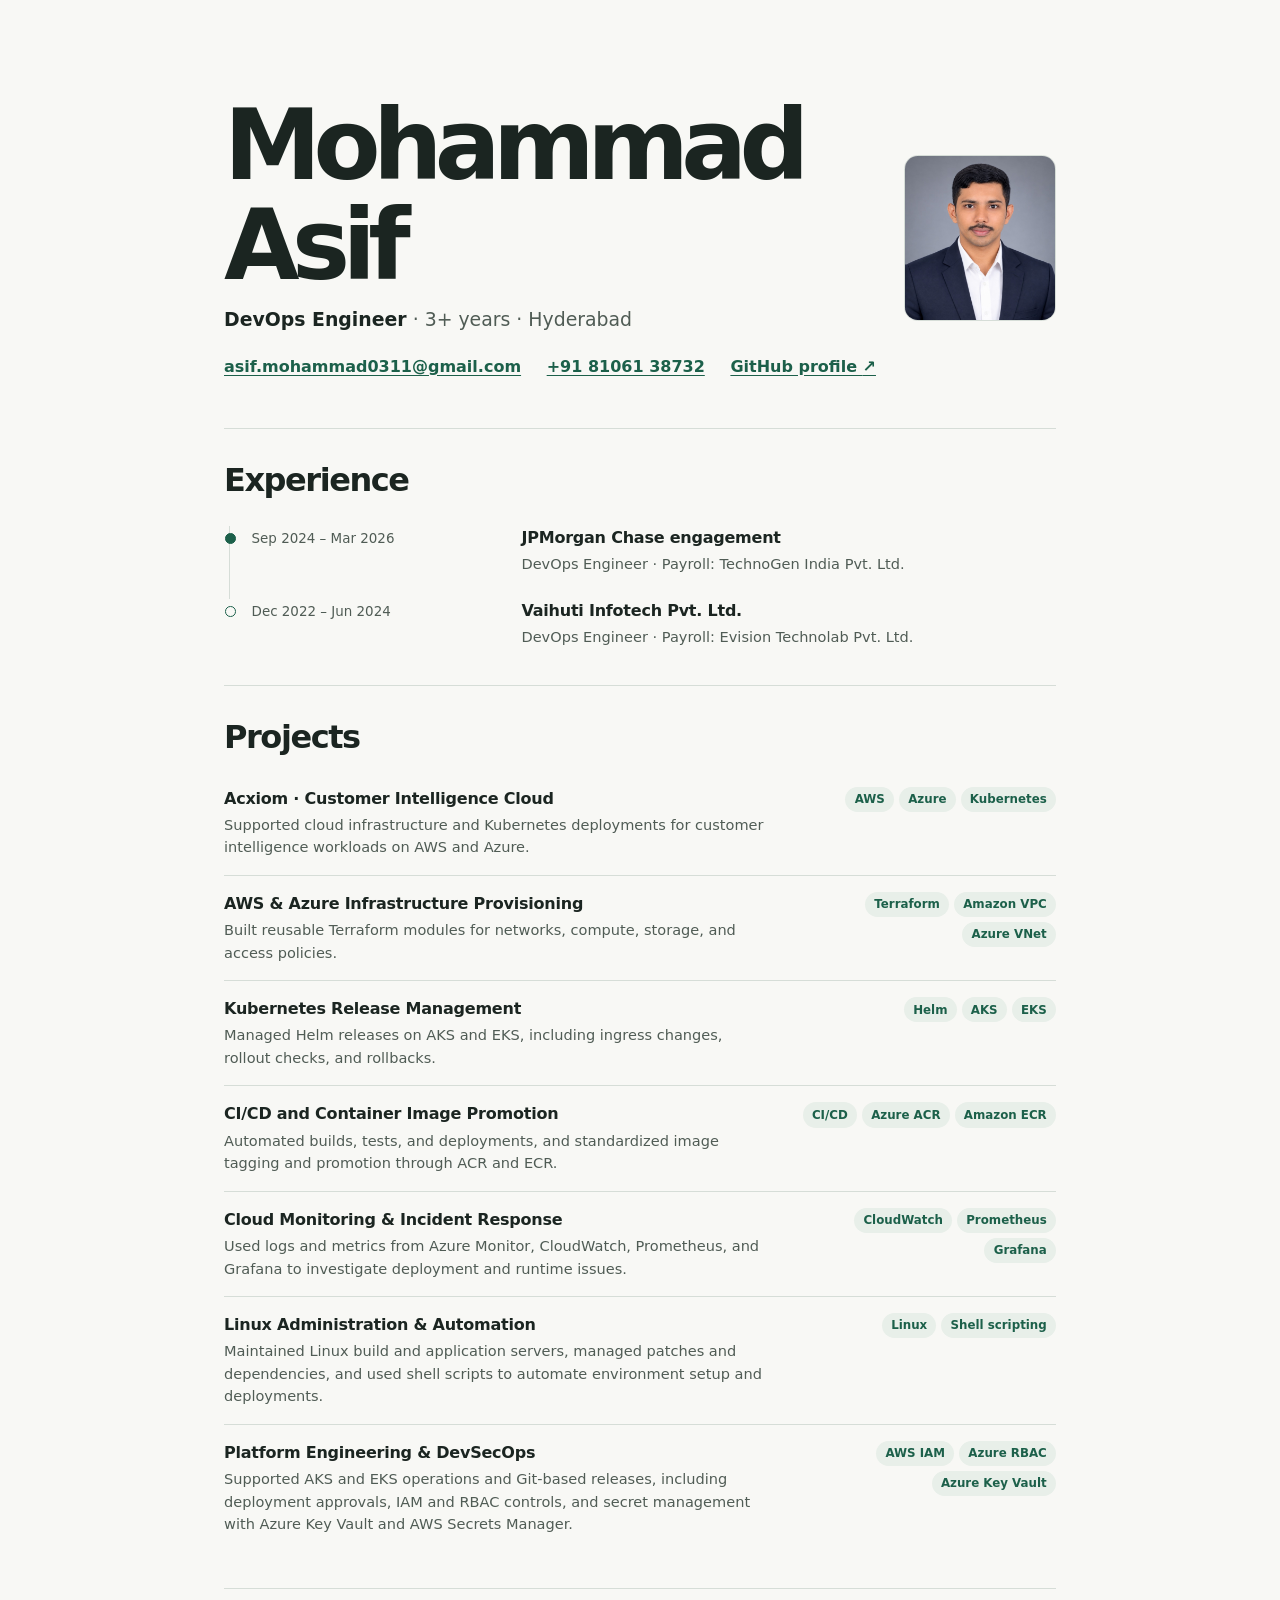
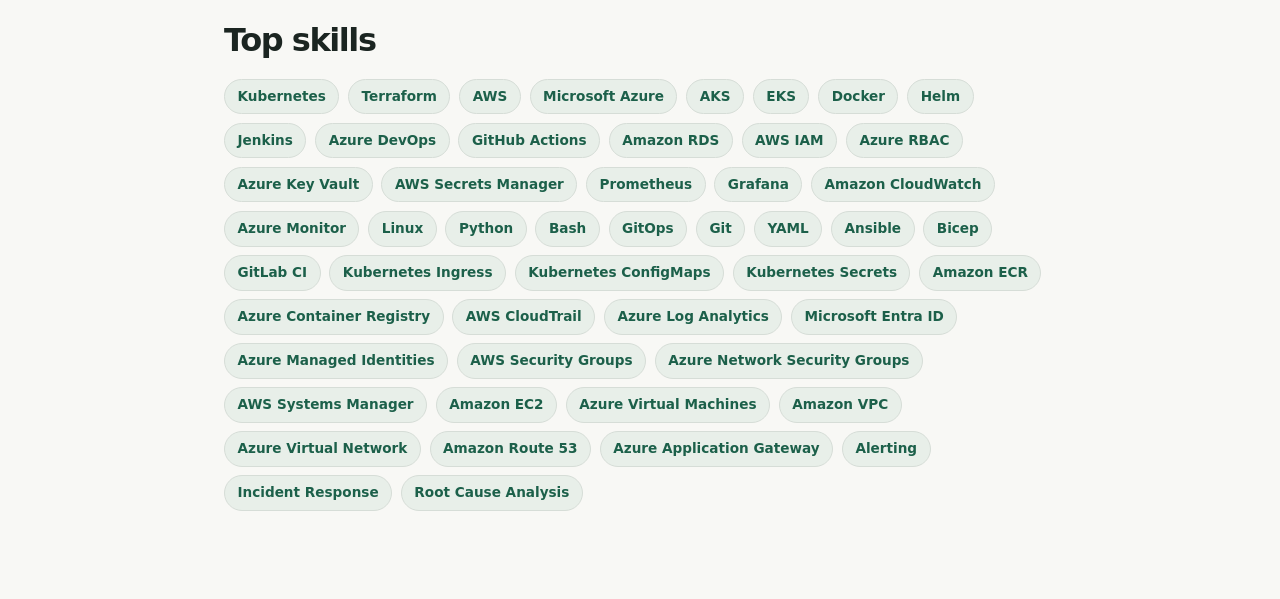
==== commit 3bf1b5b8: "Restore portrait on the public portfolio" ====
--- a/index.html
+++ b/index.html
@@ -7,18 +7,21 @@
   <meta name="theme-color" content="#f8f8f5">
   <title>Mohammad Asif · DevOps Engineer</title>
   <link rel="icon" href="icon.svg" type="image/svg+xml">
-  <link rel="stylesheet" href="style.css?v=project-skills">
+  <link rel="stylesheet" href="style.css?v=profile-photo">
 </head>
 <body>
   <main class="page">
     <header class="intro">
-      <h1>Mohammad Asif</h1>
-      <p class="tenure"><strong>DevOps Engineer</strong> · 3+ years · Hyderabad</p>
-      <address class="contact" aria-label="Contact details">
-        <a href="mailto:asif.mohammad0311@gmail.com">asif.mohammad0311@gmail.com</a>
-        <a href="tel:+918106138732">+91 81061 38732</a>
-        <a href="https://github.com/AsifMohammad0311">GitHub profile <span aria-hidden="true">↗</span></a>
-      </address>
+      <img class="portrait" src="asif-portrait.jpg" alt="Portrait of Mohammad Asif" width="566" height="620">
+      <div class="intro-copy">
+        <h1>Mohammad Asif</h1>
+        <p class="tenure"><strong>DevOps Engineer</strong> · 3+ years · Hyderabad</p>
+        <address class="contact" aria-label="Contact details">
+          <a href="mailto:asif.mohammad0311@gmail.com">asif.mohammad0311@gmail.com</a>
+          <a href="tel:+918106138732">+91 81061 38732</a>
+          <a href="https://github.com/AsifMohammad0311">GitHub profile <span aria-hidden="true">↗</span></a>
+        </address>
+      </div>
     </header>
 
     <section class="section" aria-labelledby="experience">
--- a/style.css
+++ b/style.css
@@ -19,7 +19,22 @@
 a { color: var(--accent); text-underline-offset: .2em; }
 a:hover { text-decoration-thickness: .12em; }
 a:focus-visible { outline: 2px solid var(--accent); outline-offset: 4px; border-radius: 2px; }
-.intro { padding-bottom: clamp(2rem, 5vw, 3rem); }
+.intro {
+  display: grid;
+  grid-template-columns: minmax(0, 1fr) clamp(7.5rem, 13vw, 9.5rem);
+  gap: 1.25rem;
+  align-items: center;
+  padding-bottom: clamp(2rem, 5vw, 3rem);
+}
+.intro-copy { grid-area: 1 / 1; }
+.portrait {
+  grid-area: 1 / 2;
+  display: block;
+  width: 100%;
+  height: auto;
+  border-radius: .85rem;
+  border: 1px solid var(--line);
+}
 h1 {
   margin-bottom: .6rem;
   font-size: clamp(2.85rem, 8.3vw, 6.1rem);
@@ -119,6 +134,9 @@
 }
 @media (max-width: 37rem) {
   .page { width: calc(100% - 2rem); }
+  .intro { grid-template-columns: minmax(0, 1fr); }
+  .intro-copy, .portrait { grid-area: auto; }
+  .portrait { width: 5.75rem; }
   .timeline li { grid-template-columns: 1fr; }
   .contact { gap: .55rem 1.1rem; }
   .projects > li { grid-template-columns: minmax(0, 1fr); }
